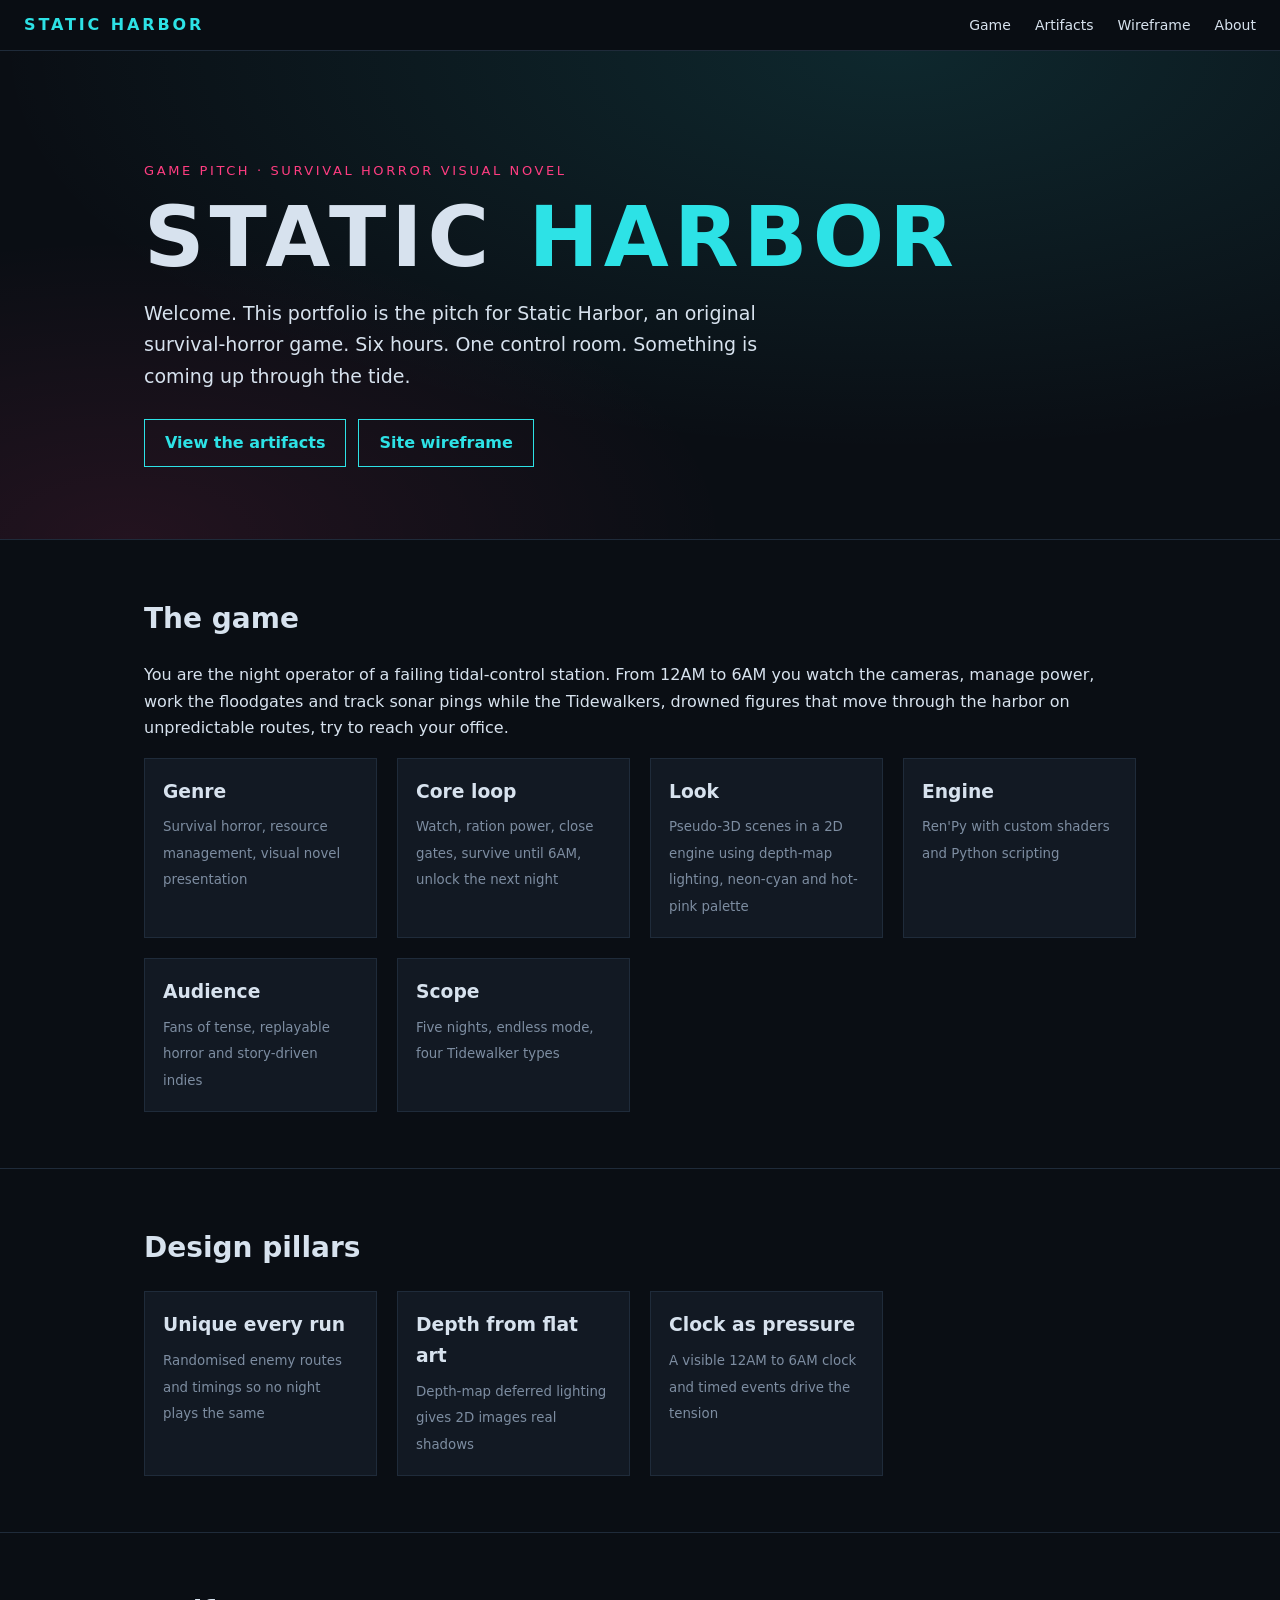
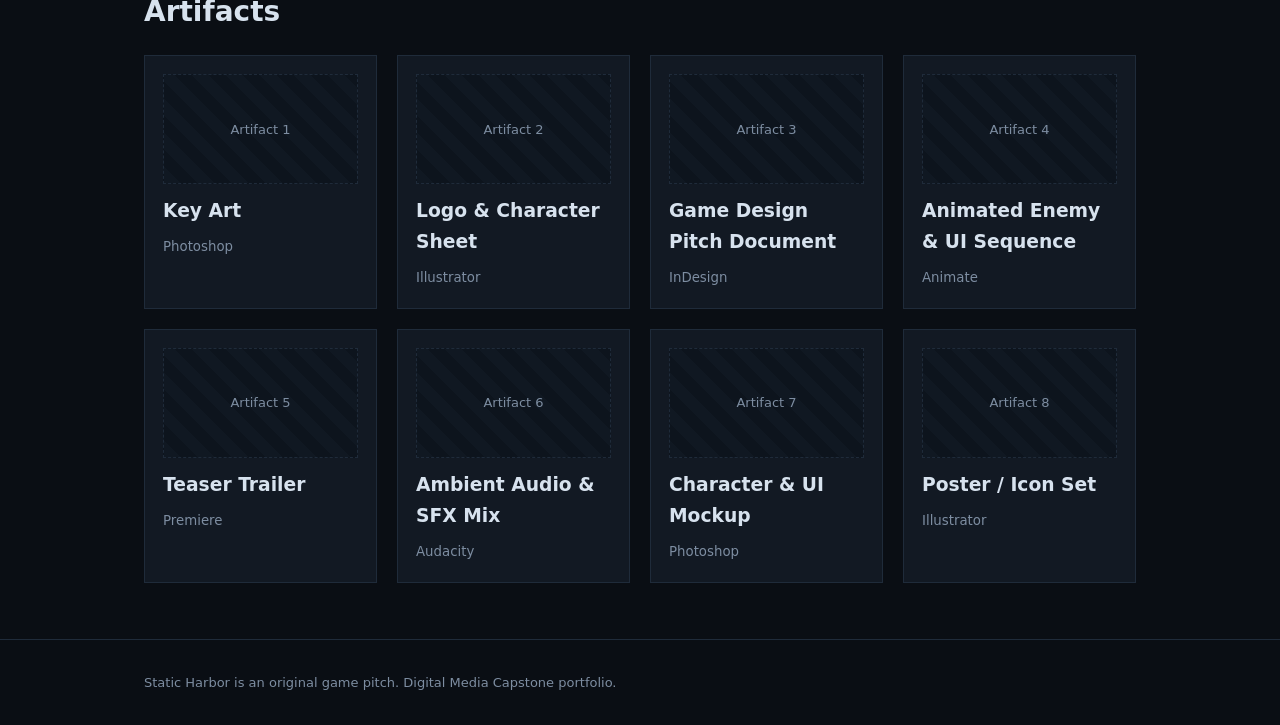
==== index.html @ e05b759e "Static Harbor portfolio Co-Authored-By: Claude Sonnet 5.5 <noreply@anthropic.com>" ====
<!doctype html><html lang="en"><head><meta charset="utf-8"><meta name="viewport" content="width=device-width,initial-scale=1">
<title>Static Harbor</title><link rel="stylesheet" href="style.css"></head><body><header class="nav"><a class="logo" href="index.html">STATIC HARBOR</a><span class="sp"></span>
<a class="l" href="index.html#about">Game</a><a class="l" href="artifacts.html">Artifacts</a><a class="l" href="wireframe.html">Wireframe</a><a class="l" href="about.html">About</a></header>
<div class="hero"><div class="wrap"><p class="tag">Game pitch · Survival horror visual novel</p>
<h1>STATIC <span>HARBOR</span></h1>
<p class="lead">Welcome. This portfolio is the pitch for Static Harbor, an original survival-horror game. Six hours. One control room. Something is coming up through the tide.</p>
<a class="btn" href="artifacts.html">View the artifacts</a><a class="btn" href="wireframe.html">Site wireframe</a></div></div>
<section id="about"><div class="wrap"><h2>The game</h2>
<p>You are the night operator of a failing tidal-control station. From 12AM to 6AM you watch the cameras, manage power, work the floodgates and track sonar pings while the Tidewalkers, drowned figures that move through the harbor on unpredictable routes, try to reach your office.</p>
<div class="grid">
<div class="card"><h3>Genre</h3><small>Survival horror, resource management, visual novel presentation</small></div>
<div class="card"><h3>Core loop</h3><small>Watch, ration power, close gates, survive until 6AM, unlock the next night</small></div>
<div class="card"><h3>Look</h3><small>Pseudo-3D scenes in a 2D engine using depth-map lighting, neon-cyan and hot-pink palette</small></div>
<div class="card"><h3>Engine</h3><small>Ren'Py with custom shaders and Python scripting</small></div>
<div class="card"><h3>Audience</h3><small>Fans of tense, replayable horror and story-driven indies</small></div>
<div class="card"><h3>Scope</h3><small>Five nights, endless mode, four Tidewalker types</small></div>
</div></div></section>
<section><div class="wrap"><h2>Design pillars</h2><div class="grid">
<div class="card"><h3>Unique every run</h3><small>Randomised enemy routes and timings so no night plays the same</small></div>
<div class="card"><h3>Depth from flat art</h3><small>Depth-map deferred lighting gives 2D images real shadows</small></div>
<div class="card"><h3>Clock as pressure</h3><small>A visible 12AM to 6AM clock and timed events drive the tension</small></div></div></div></section>
<section><div class="wrap"><h2>Artifacts</h2><div class="grid"><a class="card" style="text-decoration:none;color:inherit" href="artifacts.html#a1"><div class="ph">Artifact 1</div><h3>Key Art</h3><small>Photoshop</small></a><a class="card" style="text-decoration:none;color:inherit" href="artifacts.html#a2"><div class="ph">Artifact 2</div><h3>Logo & Character Sheet</h3><small>Illustrator</small></a><a class="card" style="text-decoration:none;color:inherit" href="artifacts.html#a3"><div class="ph">Artifact 3</div><h3>Game Design Pitch Document</h3><small>InDesign</small></a><a class="card" style="text-decoration:none;color:inherit" href="artifacts.html#a4"><div class="ph">Artifact 4</div><h3>Animated Enemy & UI Sequence</h3><small>Animate</small></a><a class="card" style="text-decoration:none;color:inherit" href="artifacts.html#a5"><div class="ph">Artifact 5</div><h3>Teaser Trailer</h3><small>Premiere</small></a><a class="card" style="text-decoration:none;color:inherit" href="artifacts.html#a6"><div class="ph">Artifact 6</div><h3>Ambient Audio & SFX Mix</h3><small>Audacity</small></a><a class="card" style="text-decoration:none;color:inherit" href="artifacts.html#a7"><div class="ph">Artifact 7</div><h3>Character & UI Mockup</h3><small>Photoshop</small></a><a class="card" style="text-decoration:none;color:inherit" href="artifacts.html#a8"><div class="ph">Artifact 8</div><h3>Poster / Icon Set</h3><small>Illustrator</small></a></div></div></section>
<footer><div class="wrap">Static Harbor is an original game pitch. Digital Media Capstone portfolio.</div></footer></body></html>
---- style.css ----
:root{--bg:#0a0e14;--panel:#121923;--line:#1f2b3a;--text:#d7e2ee;--dim:#7d8da1;--neon:#2de2e6;--hot:#ff3d81}
*{box-sizing:border-box}
body{margin:0;background:var(--bg);color:var(--text);font:16px/1.65 system-ui,-apple-system,Segoe UI,sans-serif}
a{color:var(--neon)}
header.nav{position:sticky;top:0;z-index:5;background:#0a0e14ee;backdrop-filter:blur(6px);border-bottom:1px solid var(--line);display:flex;flex-wrap:wrap;gap:8px 24px;align-items:center;padding:12px 24px}
.nav .logo{font-weight:800;letter-spacing:.18em;color:var(--neon);text-decoration:none}
.nav a.l{color:var(--text);text-decoration:none;font-size:14px}
.nav a.l:hover{color:var(--neon)}
.nav .sp{flex:1}
.wrap{max-width:1040px;margin:0 auto;padding:0 24px}
.hero{padding:96px 0 72px;border-bottom:1px solid var(--line);background:radial-gradient(900px 400px at 70% 0,#2de2e61f,transparent),radial-gradient(600px 300px at 10% 100%,#ff3d811a,transparent)}
.hero h1{font-size:clamp(40px,8vw,84px);line-height:1;margin:0 0 16px;letter-spacing:.06em}
.hero h1 span{color:var(--neon)}
.tag{color:var(--hot);letter-spacing:.2em;font-size:13px;text-transform:uppercase}
.hero p.lead{max-width:640px;font-size:19px;color:var(--text)}
.btn{display:inline-block;margin:8px 12px 0 0;padding:10px 20px;border:1px solid var(--neon);color:var(--neon);text-decoration:none;font-weight:600}
.btn:hover{background:var(--neon);color:#001}
section{padding:56px 0;border-bottom:1px solid var(--line)}
h2{font-size:28px;margin:0 0 20px}
h3{margin:0 0 6px}
.grid{display:grid;gap:20px;grid-template-columns:repeat(auto-fill,minmax(230px,1fr))}
.card{background:var(--panel);border:1px solid var(--line);padding:18px}
.card small,.meta{color:var(--dim)}
.ph{aspect-ratio:16/9;background:repeating-linear-gradient(45deg,#101822,#101822 12px,#0d141d 12px,#0d141d 24px);border:1px dashed var(--line);display:flex;align-items:center;justify-content:center;color:var(--dim);font-size:13px;margin-bottom:12px;text-align:center;padding:8px}
.media img,.media video,.media audio,.media iframe{width:100%;border:0;display:block}
.art{display:grid;gap:28px;grid-template-columns:1.2fr 1fr;align-items:start}
@media(max-width:760px){.art{grid-template-columns:1fr}}
dl{margin:0}dt{color:var(--neon);font-size:12px;letter-spacing:.15em;text-transform:uppercase;margin-top:14px}dd{margin:2px 0 0}
.pill{display:inline-block;border:1px solid var(--line);padding:2px 10px;border-radius:99px;font-size:12px;color:var(--dim);margin-right:6px}
footer{padding:32px 0;color:var(--dim);font-size:13px}
.wf{border:2px solid var(--dim);padding:14px;margin:14px 0;background:#0d141d}
.wf .bar{background:var(--line);padding:6px 10px;margin-bottom:10px;font-size:13px}
.wf .row{display:grid;gap:10px;grid-template-columns:repeat(4,1fr)}
.wf .row div,.wf .blk{border:1px dashed var(--dim);padding:20px 8px;text-align:center;color:var(--dim);font-size:13px}
.wf .blk{margin-bottom:10px}
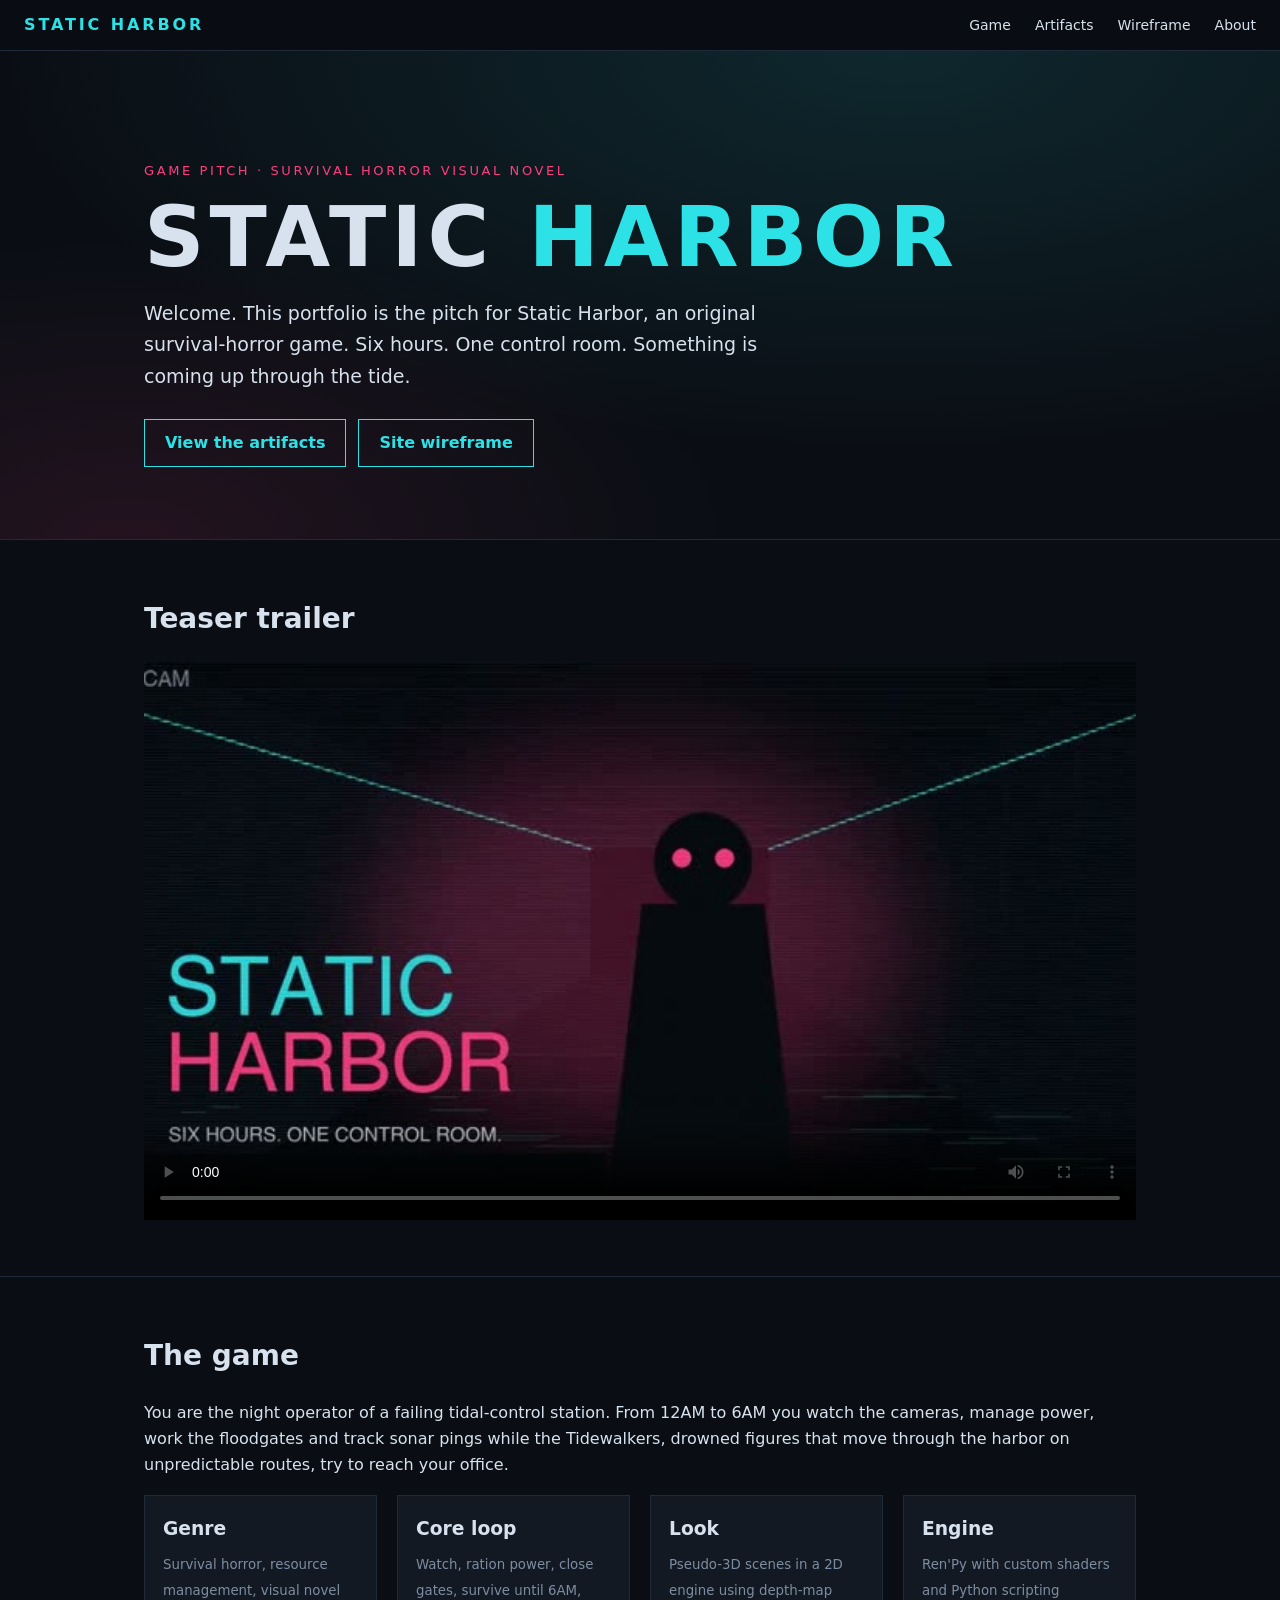
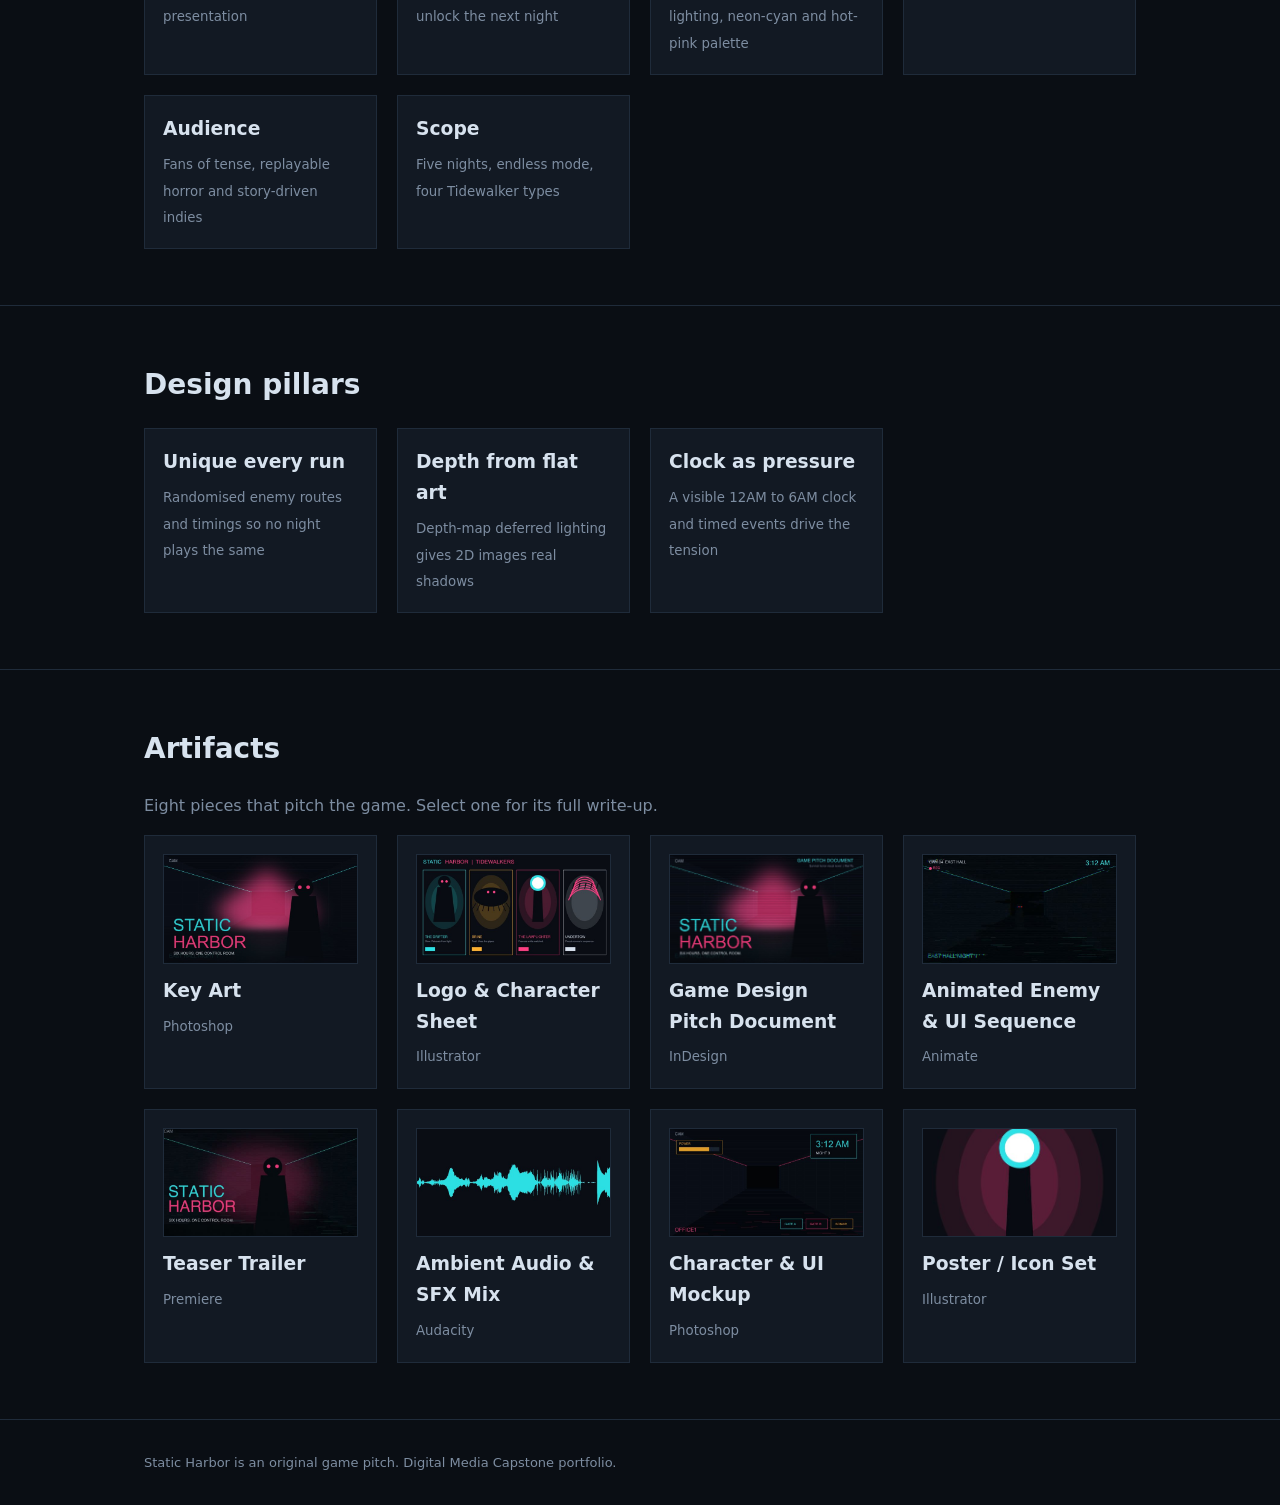
==== commit 44f18616: "Show artifact thumbnails and trailer on home page Co-Authored-By: Claude Sonnet 5.5 <noreply@anthrop" ====
--- a/index.html
+++ b/index.html
@@ -5,6 +5,7 @@
 <h1>STATIC <span>HARBOR</span></h1>
 <p class="lead">Welcome. This portfolio is the pitch for Static Harbor, an original survival-horror game. Six hours. One control room. Something is coming up through the tide.</p>
 <a class="btn" href="artifacts.html">View the artifacts</a><a class="btn" href="wireframe.html">Site wireframe</a></div></div>
+<section id="trailer"><div class="wrap"><h2>Teaser trailer</h2><div class="media"><video src="media/05-trailer.mp4" poster="media/thumbs/05.jpg" controls preload="metadata"></video></div></div></section>
 <section id="about"><div class="wrap"><h2>The game</h2>
 <p>You are the night operator of a failing tidal-control station. From 12AM to 6AM you watch the cameras, manage power, work the floodgates and track sonar pings while the Tidewalkers, drowned figures that move through the harbor on unpredictable routes, try to reach your office.</p>
 <div class="grid">
@@ -19,5 +20,5 @@
 <div class="card"><h3>Unique every run</h3><small>Randomised enemy routes and timings so no night plays the same</small></div>
 <div class="card"><h3>Depth from flat art</h3><small>Depth-map deferred lighting gives 2D images real shadows</small></div>
 <div class="card"><h3>Clock as pressure</h3><small>A visible 12AM to 6AM clock and timed events drive the tension</small></div></div></div></section>
-<section><div class="wrap"><h2>Artifacts</h2><div class="grid"><a class="card" style="text-decoration:none;color:inherit" href="artifacts.html#a1"><div class="ph">Artifact 1</div><h3>Key Art</h3><small>Photoshop</small></a><a class="card" style="text-decoration:none;color:inherit" href="artifacts.html#a2"><div class="ph">Artifact 2</div><h3>Logo & Character Sheet</h3><small>Illustrator</small></a><a class="card" style="text-decoration:none;color:inherit" href="artifacts.html#a3"><div class="ph">Artifact 3</div><h3>Game Design Pitch Document</h3><small>InDesign</small></a><a class="card" style="text-decoration:none;color:inherit" href="artifacts.html#a4"><div class="ph">Artifact 4</div><h3>Animated Enemy & UI Sequence</h3><small>Animate</small></a><a class="card" style="text-decoration:none;color:inherit" href="artifacts.html#a5"><div class="ph">Artifact 5</div><h3>Teaser Trailer</h3><small>Premiere</small></a><a class="card" style="text-decoration:none;color:inherit" href="artifacts.html#a6"><div class="ph">Artifact 6</div><h3>Ambient Audio & SFX Mix</h3><small>Audacity</small></a><a class="card" style="text-decoration:none;color:inherit" href="artifacts.html#a7"><div class="ph">Artifact 7</div><h3>Character & UI Mockup</h3><small>Photoshop</small></a><a class="card" style="text-decoration:none;color:inherit" href="artifacts.html#a8"><div class="ph">Artifact 8</div><h3>Poster / Icon Set</h3><small>Illustrator</small></a></div></div></section>
+<section id="artifacts"><div class="wrap"><h2>Artifacts</h2><p class="meta">Eight pieces that pitch the game. Select one for its full write-up.</p><div class="grid"><a class="card" style="text-decoration:none;color:inherit" href="artifacts.html#a1"><img class="thumb" src="media/thumbs/01.jpg" alt="Key Art" loading="lazy"><h3>Key Art</h3><small>Photoshop</small></a><a class="card" style="text-decoration:none;color:inherit" href="artifacts.html#a2"><img class="thumb" src="media/thumbs/02.jpg" alt="Logo & Character Sheet" loading="lazy"><h3>Logo & Character Sheet</h3><small>Illustrator</small></a><a class="card" style="text-decoration:none;color:inherit" href="artifacts.html#a3"><img class="thumb" src="media/thumbs/03.jpg" alt="Game Design Pitch Document" loading="lazy"><h3>Game Design Pitch Document</h3><small>InDesign</small></a><a class="card" style="text-decoration:none;color:inherit" href="artifacts.html#a4"><img class="thumb" src="media/thumbs/04.jpg" alt="Animated Enemy & UI Sequence" loading="lazy"><h3>Animated Enemy & UI Sequence</h3><small>Animate</small></a><a class="card" style="text-decoration:none;color:inherit" href="artifacts.html#a5"><img class="thumb" src="media/thumbs/05.jpg" alt="Teaser Trailer" loading="lazy"><h3>Teaser Trailer</h3><small>Premiere</small></a><a class="card" style="text-decoration:none;color:inherit" href="artifacts.html#a6"><img class="thumb" src="media/thumbs/06.jpg" alt="Ambient Audio & SFX Mix" loading="lazy"><h3>Ambient Audio & SFX Mix</h3><small>Audacity</small></a><a class="card" style="text-decoration:none;color:inherit" href="artifacts.html#a7"><img class="thumb" src="media/thumbs/07.jpg" alt="Character & UI Mockup" loading="lazy"><h3>Character & UI Mockup</h3><small>Photoshop</small></a><a class="card" style="text-decoration:none;color:inherit" href="artifacts.html#a8"><img class="thumb" src="media/thumbs/08.jpg" alt="Poster / Icon Set" loading="lazy"><h3>Poster / Icon Set</h3><small>Illustrator</small></a></div></div></section>
 <footer><div class="wrap">Static Harbor is an original game pitch. Digital Media Capstone portfolio.</div></footer></body></html>
--- a/style.css
+++ b/style.css
@@ -33,3 +33,5 @@
 .wf .row{display:grid;gap:10px;grid-template-columns:repeat(4,1fr)}
 .wf .row div,.wf .blk{border:1px dashed var(--dim);padding:20px 8px;text-align:center;color:var(--dim);font-size:13px}
 .wf .blk{margin-bottom:10px}
+.thumb{width:100%;aspect-ratio:16/9;object-fit:cover;display:block;margin-bottom:12px;border:1px solid var(--line)}
+a.card:hover{border-color:var(--neon)}
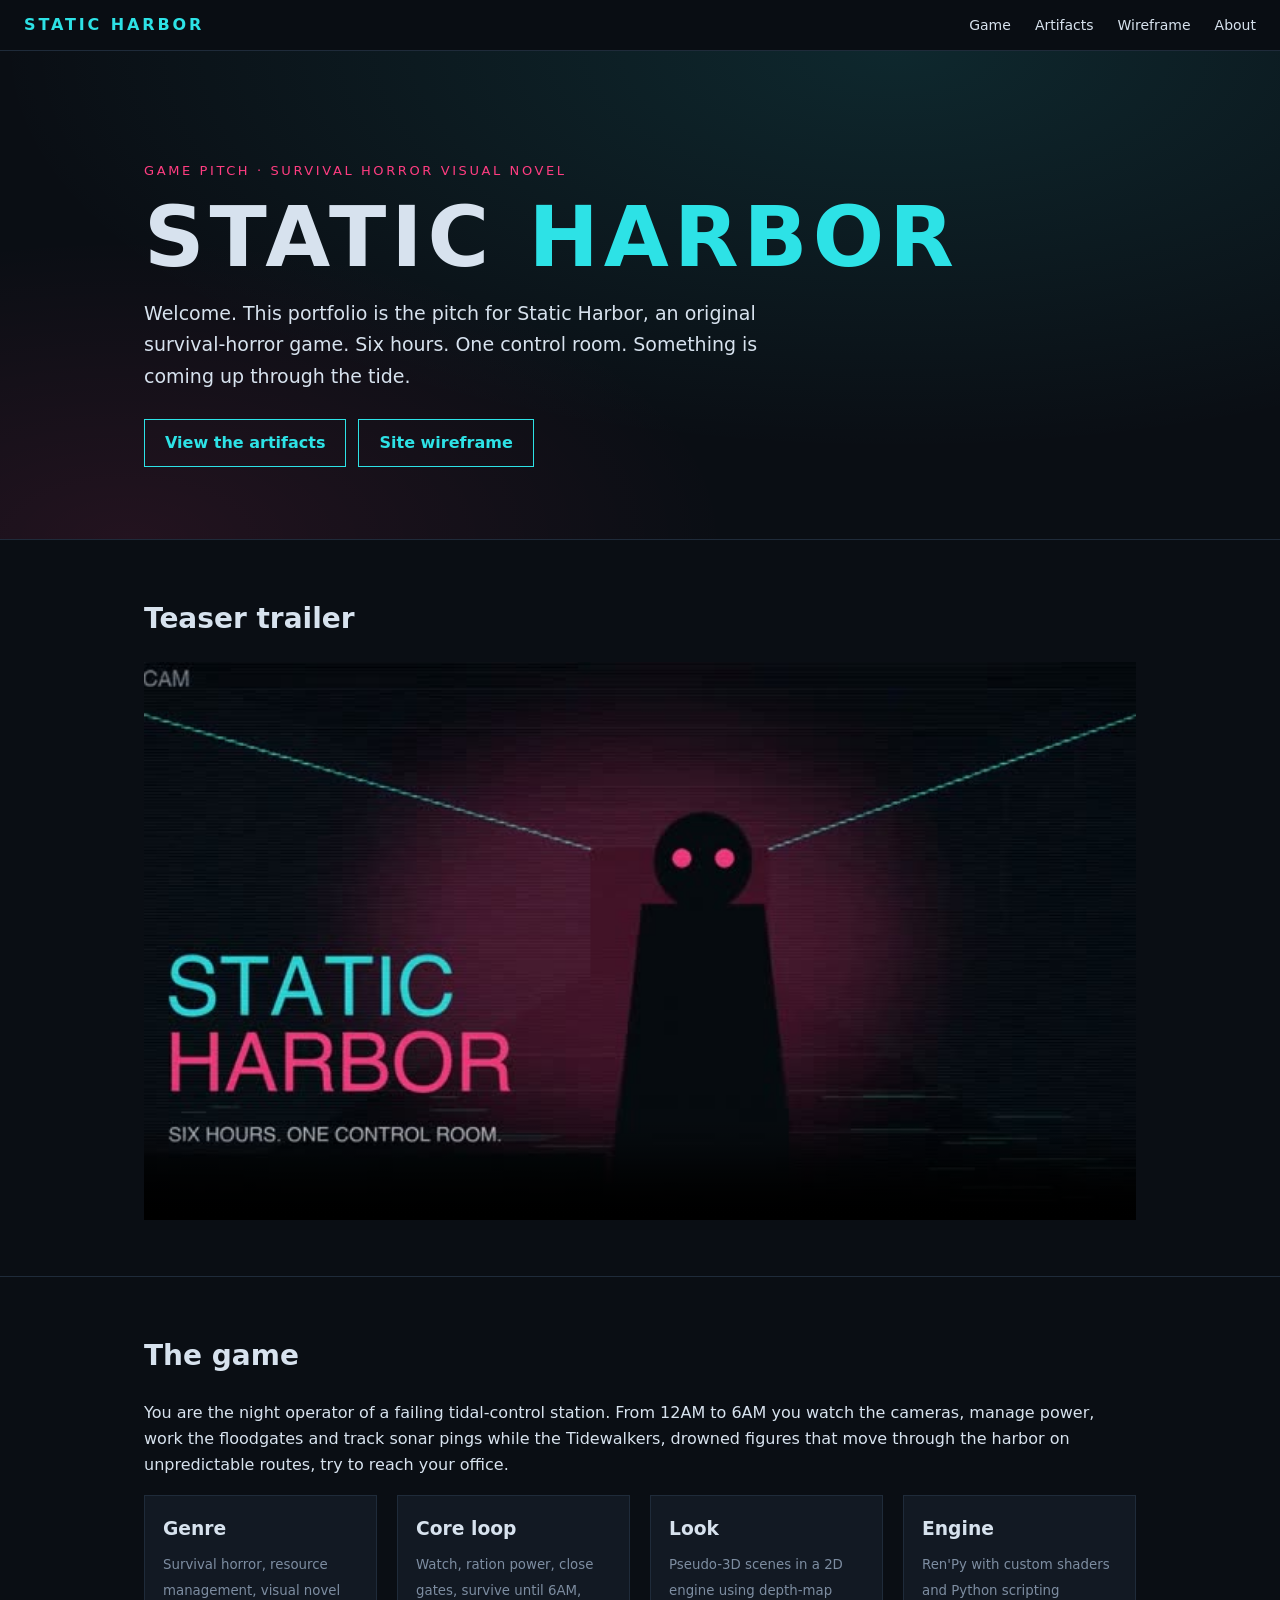
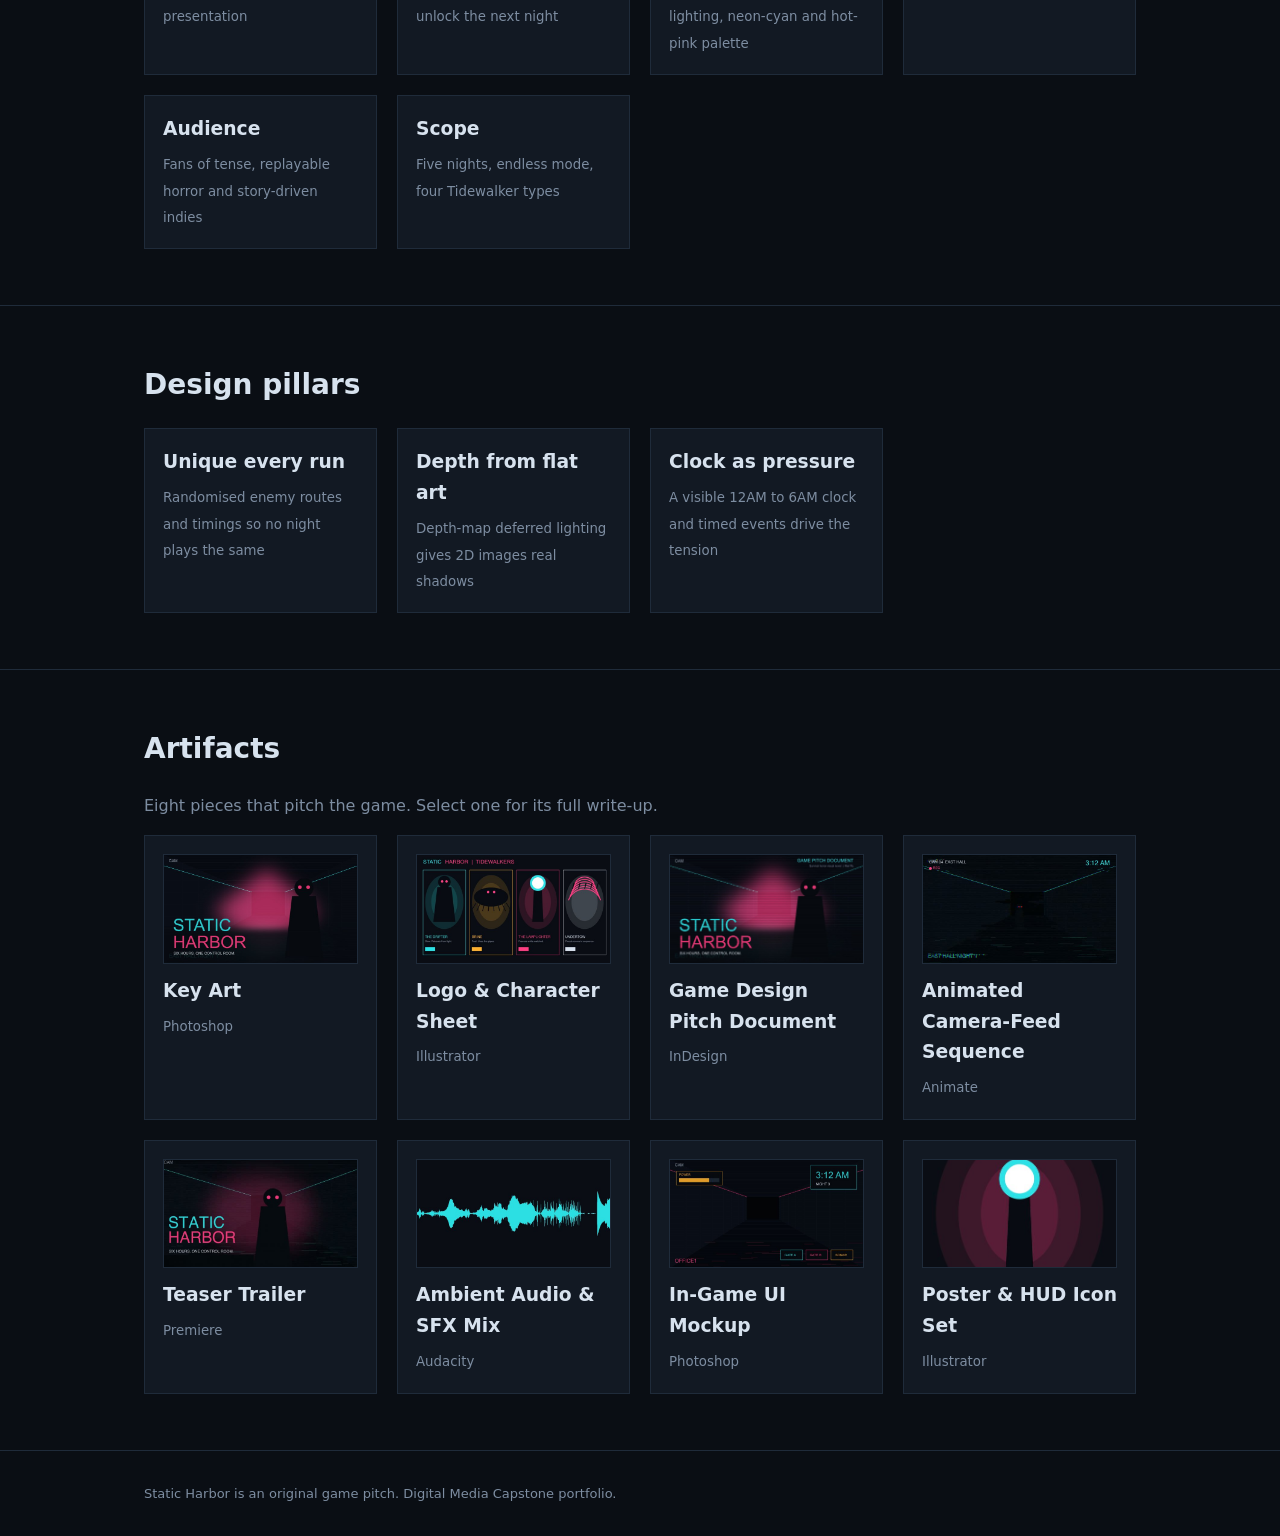
==== commit 4553793d: "Rewrite artifact write-ups to match how each was built Co-Authored-By: Claude Sonnet 5.5 <noreply@an" ====
--- a/index.html
+++ b/index.html
@@ -20,5 +20,5 @@
 <div class="card"><h3>Unique every run</h3><small>Randomised enemy routes and timings so no night plays the same</small></div>
 <div class="card"><h3>Depth from flat art</h3><small>Depth-map deferred lighting gives 2D images real shadows</small></div>
 <div class="card"><h3>Clock as pressure</h3><small>A visible 12AM to 6AM clock and timed events drive the tension</small></div></div></div></section>
-<section id="artifacts"><div class="wrap"><h2>Artifacts</h2><p class="meta">Eight pieces that pitch the game. Select one for its full write-up.</p><div class="grid"><a class="card" style="text-decoration:none;color:inherit" href="artifacts.html#a1"><img class="thumb" src="media/thumbs/01.jpg" alt="Key Art" loading="lazy"><h3>Key Art</h3><small>Photoshop</small></a><a class="card" style="text-decoration:none;color:inherit" href="artifacts.html#a2"><img class="thumb" src="media/thumbs/02.jpg" alt="Logo & Character Sheet" loading="lazy"><h3>Logo & Character Sheet</h3><small>Illustrator</small></a><a class="card" style="text-decoration:none;color:inherit" href="artifacts.html#a3"><img class="thumb" src="media/thumbs/03.jpg" alt="Game Design Pitch Document" loading="lazy"><h3>Game Design Pitch Document</h3><small>InDesign</small></a><a class="card" style="text-decoration:none;color:inherit" href="artifacts.html#a4"><img class="thumb" src="media/thumbs/04.jpg" alt="Animated Enemy & UI Sequence" loading="lazy"><h3>Animated Enemy & UI Sequence</h3><small>Animate</small></a><a class="card" style="text-decoration:none;color:inherit" href="artifacts.html#a5"><img class="thumb" src="media/thumbs/05.jpg" alt="Teaser Trailer" loading="lazy"><h3>Teaser Trailer</h3><small>Premiere</small></a><a class="card" style="text-decoration:none;color:inherit" href="artifacts.html#a6"><img class="thumb" src="media/thumbs/06.jpg" alt="Ambient Audio & SFX Mix" loading="lazy"><h3>Ambient Audio & SFX Mix</h3><small>Audacity</small></a><a class="card" style="text-decoration:none;color:inherit" href="artifacts.html#a7"><img class="thumb" src="media/thumbs/07.jpg" alt="Character & UI Mockup" loading="lazy"><h3>Character & UI Mockup</h3><small>Photoshop</small></a><a class="card" style="text-decoration:none;color:inherit" href="artifacts.html#a8"><img class="thumb" src="media/thumbs/08.jpg" alt="Poster / Icon Set" loading="lazy"><h3>Poster / Icon Set</h3><small>Illustrator</small></a></div></div></section>
+<section id="artifacts"><div class="wrap"><h2>Artifacts</h2><p class="meta">Eight pieces that pitch the game. Select one for its full write-up.</p><div class="grid"><a class="card" style="text-decoration:none;color:inherit" href="artifacts.html#a1"><img class="thumb" src="media/thumbs/01.jpg" alt="Key Art" loading="lazy"><h3>Key Art</h3><small>Photoshop</small></a><a class="card" style="text-decoration:none;color:inherit" href="artifacts.html#a2"><img class="thumb" src="media/thumbs/02.jpg" alt="Logo & Character Sheet" loading="lazy"><h3>Logo & Character Sheet</h3><small>Illustrator</small></a><a class="card" style="text-decoration:none;color:inherit" href="artifacts.html#a3"><img class="thumb" src="media/thumbs/03.jpg" alt="Game Design Pitch Document" loading="lazy"><h3>Game Design Pitch Document</h3><small>InDesign</small></a><a class="card" style="text-decoration:none;color:inherit" href="artifacts.html#a4"><img class="thumb" src="media/thumbs/04.jpg" alt="Animated Camera-Feed Sequence" loading="lazy"><h3>Animated Camera-Feed Sequence</h3><small>Animate</small></a><a class="card" style="text-decoration:none;color:inherit" href="artifacts.html#a5"><img class="thumb" src="media/thumbs/05.jpg" alt="Teaser Trailer" loading="lazy"><h3>Teaser Trailer</h3><small>Premiere</small></a><a class="card" style="text-decoration:none;color:inherit" href="artifacts.html#a6"><img class="thumb" src="media/thumbs/06.jpg" alt="Ambient Audio & SFX Mix" loading="lazy"><h3>Ambient Audio & SFX Mix</h3><small>Audacity</small></a><a class="card" style="text-decoration:none;color:inherit" href="artifacts.html#a7"><img class="thumb" src="media/thumbs/07.jpg" alt="In-Game UI Mockup" loading="lazy"><h3>In-Game UI Mockup</h3><small>Photoshop</small></a><a class="card" style="text-decoration:none;color:inherit" href="artifacts.html#a8"><img class="thumb" src="media/thumbs/08.jpg" alt="Poster & HUD Icon Set" loading="lazy"><h3>Poster & HUD Icon Set</h3><small>Illustrator</small></a></div></div></section>
 <footer><div class="wrap">Static Harbor is an original game pitch. Digital Media Capstone portfolio.</div></footer></body></html>
